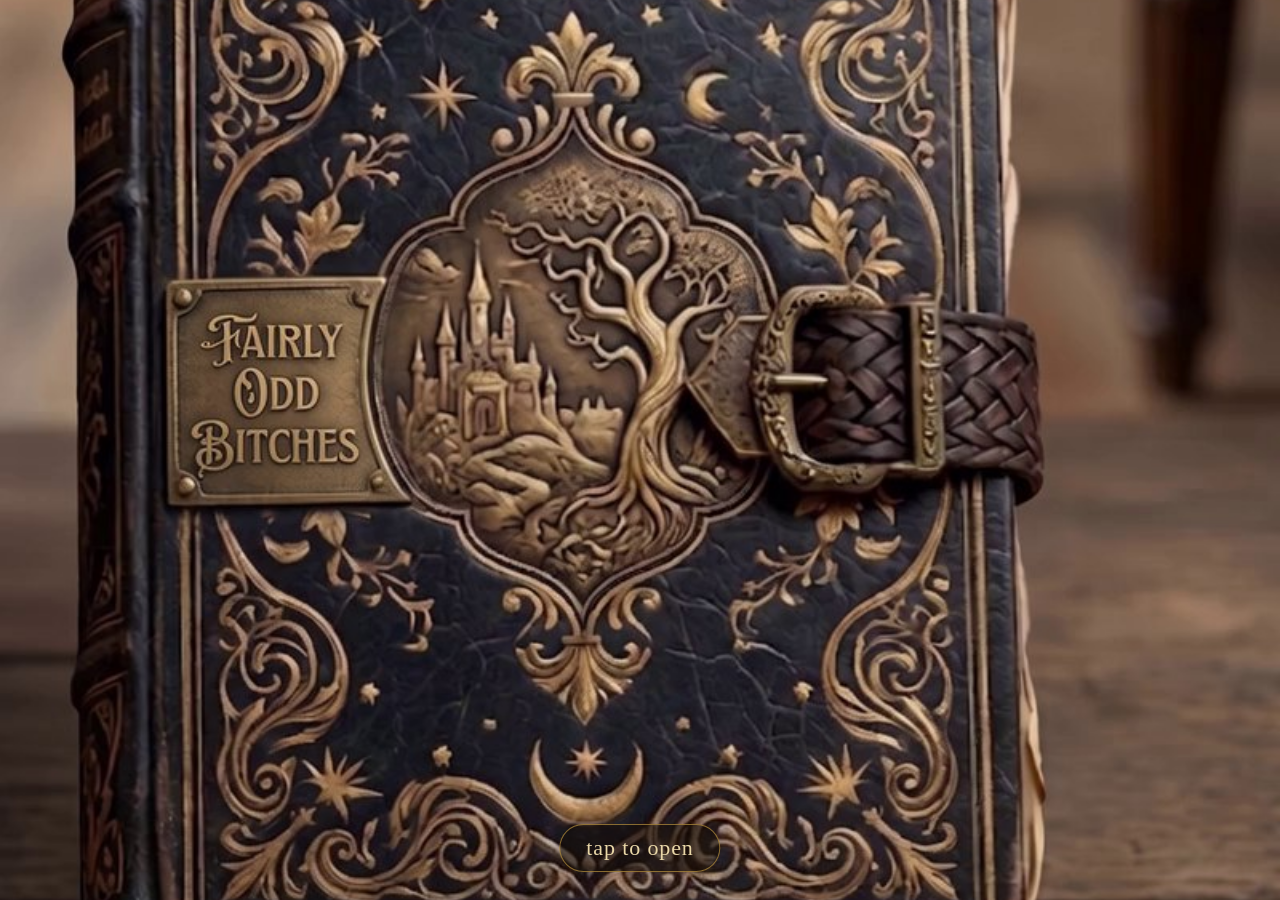
==== docs/index.html @ 3f920a97 "The site lives in docs/, where GitHub Pages serves it from Co-Authored-By: Claude Fable 5.1 <noreply" ====
<!doctype html>
<html lang="en">
<head>
<meta charset="utf-8">
<meta name="viewport" content="width=device-width, initial-scale=1, viewport-fit=cover, user-scalable=no">
<title>Fairly Odd Bitches</title>
<meta name="apple-mobile-web-app-capable" content="yes">
<meta name="apple-mobile-web-app-status-bar-style" content="black-translucent">
<meta name="apple-mobile-web-app-title" content="Fairly Odd">
<meta name="theme-color" content="#1a1410">
<link rel="manifest" href="manifest.webmanifest">
<link rel="apple-touch-icon" href="assets/icon-180.png">
<link rel="stylesheet" href="style.css">
</head>
<body>
  <main id="book" aria-label="Fairly Odd Bitches">
    <!-- the scene: one poster and four clips, stacked; only one is visible -->
    <img id="poster" class="layer" src="assets/cover.jpg" alt="">
    <video id="vOpen" class="layer clip" src="assets/open.mp4" playsinline muted preload="auto"></video>
    <video id="vClose" class="layer clip" src="assets/close.mp4" playsinline muted preload="auto"></video>
    <video id="vTurn" class="layer clip" src="assets/turn.mp4" playsinline muted preload="auto"></video>
    <video id="vTurnRev" class="layer clip" src="assets/turn-rev.mp4" playsinline muted preload="auto"></video>

    <!-- the words on the right-hand page, written in as the page settles -->
    <section id="page" class="page" hidden>
      <p class="folio"><span id="folio"></span></p>
      <h1 id="name"></h1>
      <p id="about" class="about"></p>
      <p id="note" class="note"></p>
      <button id="open" class="open" type="button"><span id="openLabel">Open the thread</span></button>
      <p class="hint" id="hint"></p>
    </section>

    <!-- the cover's one invitation -->
    <button id="lift" class="lift" type="button" aria-label="Open the book"><span>tap to open</span></button>

    <!-- corners: back and forward, always there when the book is open -->
    <button id="back" class="corner back" type="button" aria-label="Previous page" hidden>‹</button>
    <button id="next" class="corner next" type="button" aria-label="Next page" hidden>›</button>
    <button id="edit" class="pen" type="button" aria-label="Edit this page" hidden>✎</button>
  </main>

  <!-- editing a page: her words, and the thread it opens -->
  <dialog id="editor">
    <form method="dialog" id="editForm">
      <h2>This page</h2>
      <label>Name <input id="fName" maxlength="24" autocomplete="off"></label>
      <label>For <input id="fAbout" maxlength="40" autocomplete="off" placeholder="baking, homeschool…"></label>
      <label>A line of yours <textarea id="fNote" rows="2" maxlength="160" placeholder="anything you want written here"></textarea></label>
      <label>The ChatGPT thread <input id="fLink" inputmode="url" autocomplete="off" placeholder="paste the conversation link"></label>
      <p class="how">In ChatGPT: open the conversation, tap its name at the top, Share, then Copy link. Paste it here. Tapping this page opens it in the app.</p>
      <div class="row"><button type="button" id="editCancel">Cancel</button><button type="submit" class="primary">Save</button></div>
    </form>
  </dialog>

  <script src="app.js"></script>
</body>
</html>
---- docs/style.css ----
/* Fairly Odd Bitches — a book, on a phone. The video frame is 800×1136 and
   fills the screen (cover-fit); the words sit on the right-hand page at
   fractions of that frame, which app.js turns into pixels. */
:root {
  --ink: #3a2a1a;
  --ink-soft: #6b5238;
  --gold: #b8923f;
  --paper: #efe4cd;
}
* { box-sizing: border-box; }
html, body { margin: 0; height: 100%; background: #1a1410; overflow: hidden; -webkit-user-select: none; user-select: none; -webkit-touch-callout: none; }
body { font-family: "Snell Roundhand", "Savoye LET", "Bradley Hand", "Segoe Script", cursive; color: var(--ink); }

#book { position: fixed; inset: 0; overflow: hidden; background: #1a1410; }
.layer { position: absolute; left: 0; top: 0; width: 100%; height: 100%; object-fit: cover; object-position: 50% 50%; }
.clip { opacity: 0; pointer-events: none; }
.clip.playing { opacity: 1; }
#poster { transition: opacity 120ms linear; }
#poster.under { opacity: 0; }

/* the words on the page — placed by app.js in px */
.page { position: absolute; pointer-events: none; padding: 0; display: flex; flex-direction: column; gap: 0.35em; }
.page[hidden] { display: none; }
.page .folio { font-family: Georgia, "Times New Roman", serif; font-size: 0.72em; letter-spacing: 0.3em; color: var(--ink-soft); margin: 0 0 0.6em; opacity: 0.8; }
.page h1 { font-size: 2.9em; line-height: 1; margin: 0; font-weight: 400; color: var(--ink); text-shadow: 0 0 1px rgba(58, 42, 26, 0.25); }
.page .about { font-size: 1.6em; margin: 0; color: var(--ink-soft); }
.page .note { font-size: 1.25em; margin: 0.8em 0 0; color: var(--ink); line-height: 1.35; min-height: 1.35em; }
.page .open {
  pointer-events: auto; align-self: flex-start; margin-top: 1.2em;
  font: 400 1.4em "Snell Roundhand", "Bradley Hand", cursive; color: var(--ink);
  background: transparent; border: 0; border-bottom: 1.5px solid var(--gold); padding: 0 0.1em 0.15em;
  opacity: 0; transition: opacity 400ms ease;
}
.page .open.ready { opacity: 1; }
.page .open:active { color: var(--gold); }
.page .hint { font-family: Georgia, serif; font-size: 0.72em; color: var(--ink-soft); margin: 0.4em 0 0; opacity: 0; transition: opacity 400ms ease 200ms; }
.page .hint.ready { opacity: 0.75; }
/* the pen: letters arrive one at a time; the last one carries the nib */
.w { opacity: 0; }
.w.on { opacity: 1; }

.lift {
  position: absolute; left: 50%; bottom: max(28px, env(safe-area-inset-bottom, 28px));
  transform: translateX(-50%);
  font: 400 22px "Snell Roundhand", "Bradley Hand", cursive; color: #e9d7a8;
  background: rgba(20, 14, 8, 0.55); border: 1px solid rgba(184, 146, 63, 0.7); border-radius: 999px;
  padding: 10px 26px; letter-spacing: 0.04em;
  animation: breathe 2.6s ease-in-out infinite;
}
.lift[hidden] { display: none; }
@keyframes breathe { 0%, 100% { box-shadow: 0 0 0 rgba(184, 146, 63, 0); } 50% { box-shadow: 0 0 22px rgba(184, 146, 63, 0.45); } }

.corner {
  position: absolute; bottom: max(14px, env(safe-area-inset-bottom, 14px)); width: 56px; height: 56px;
  font: 400 40px Georgia, serif; line-height: 1; color: rgba(233, 215, 168, 0.85);
  background: rgba(20, 14, 8, 0.35); border: 1px solid rgba(184, 146, 63, 0.4); border-radius: 50%;
}
.corner[hidden] { display: none; }
.corner.back { left: 14px; }
.corner.next { right: 14px; }
.corner:active { background: rgba(184, 146, 63, 0.4); }
.pen {
  position: absolute; top: max(14px, env(safe-area-inset-top, 14px)); right: 14px; width: 44px; height: 44px;
  font-size: 20px; color: rgba(233, 215, 168, 0.85);
  background: rgba(20, 14, 8, 0.35); border: 1px solid rgba(184, 146, 63, 0.4); border-radius: 50%;
}
.pen[hidden] { display: none; }

/* the editor */
dialog#editor { border: 0; border-radius: 14px; padding: 0; width: min(92vw, 420px); background: var(--paper); color: var(--ink); font-family: Georgia, serif; }
dialog#editor::backdrop { background: rgba(0, 0, 0, 0.55); }
#editForm { padding: 18px 18px 14px; display: flex; flex-direction: column; gap: 12px; }
#editForm h2 { margin: 0 0 2px; font: 400 26px "Snell Roundhand", "Bradley Hand", cursive; }
#editForm label { display: flex; flex-direction: column; gap: 4px; font-size: 13px; color: var(--ink-soft); }
#editForm input, #editForm textarea { font: 16px Georgia, serif; padding: 9px 10px; border: 1px solid #c9b58f; border-radius: 8px; background: #fbf6ea; color: var(--ink); }
#editForm .how { font-size: 12px; color: var(--ink-soft); margin: 0; line-height: 1.4; }
#editForm .row { display: flex; justify-content: flex-end; gap: 10px; margin-top: 4px; }
#editForm button { font: 15px Georgia, serif; padding: 9px 16px; border-radius: 999px; border: 1px solid #c9b58f; background: transparent; color: var(--ink); }
#editForm button.primary { background: var(--gold); border-color: var(--gold); color: #fff; }
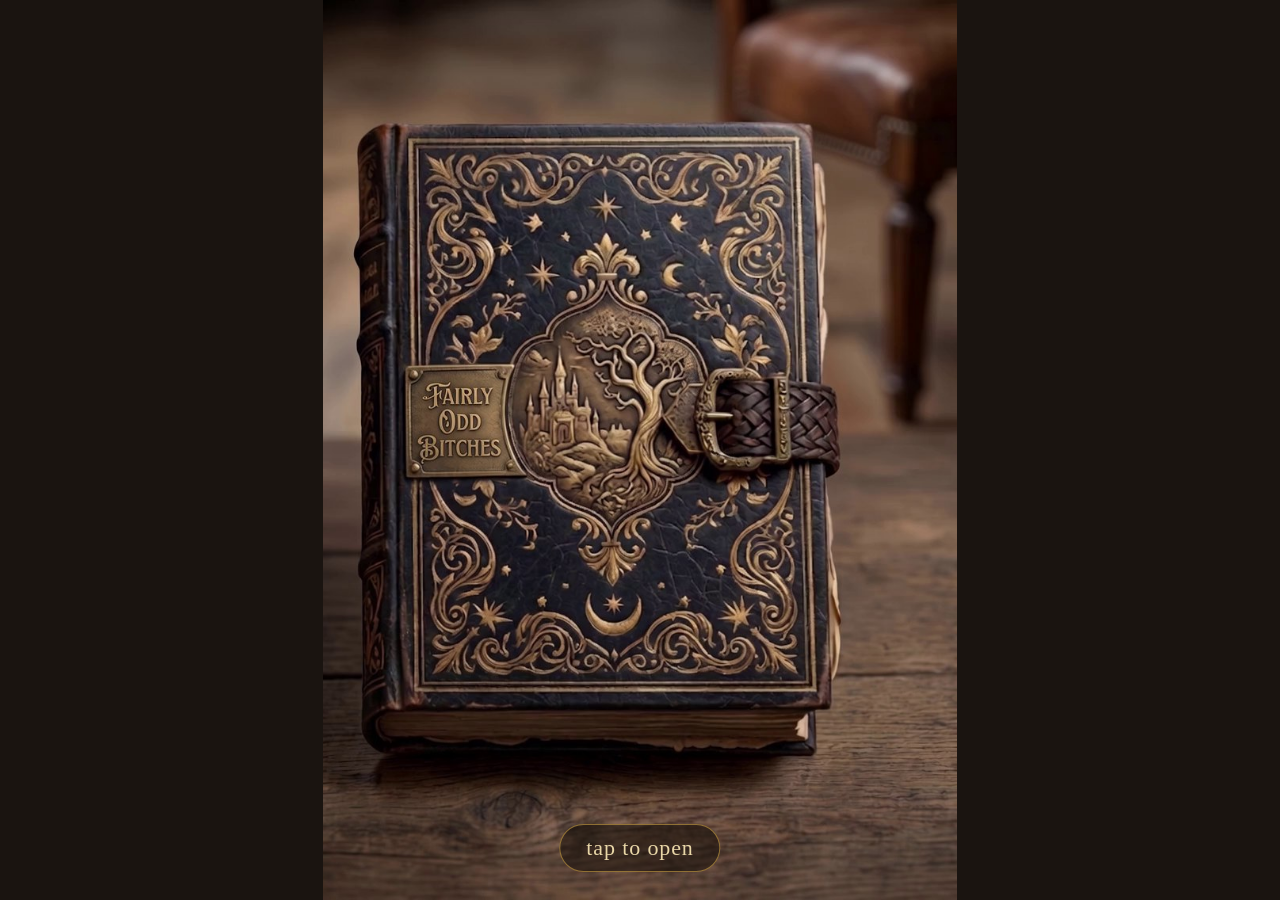
==== commit ae950e97: "Letterbox on a wide window; the live thread's address, not a Share snapshot Co-Authored-By: Claude F" ====
--- a/docs/index.html
+++ b/docs/index.html
@@ -48,7 +48,7 @@
       <label>For <input id="fAbout" maxlength="40" autocomplete="off" placeholder="baking, homeschool…"></label>
       <label>A line of yours <textarea id="fNote" rows="2" maxlength="160" placeholder="anything you want written here"></textarea></label>
       <label>The ChatGPT thread <input id="fLink" inputmode="url" autocomplete="off" placeholder="paste the conversation link"></label>
-      <p class="how">In ChatGPT: open the conversation, tap its name at the top, Share, then Copy link. Paste it here. Tapping this page opens it in the app.</p>
+      <p class="how">The live thread, not a Share snapshot: open chatgpt.com in Safari, open the conversation, and copy the address bar (it has /c/ in it). Paste it here. Tapping this page then opens that thread in the ChatGPT app.</p>
       <div class="row"><button type="button" id="editCancel">Cancel</button><button type="submit" class="primary">Save</button></div>
     </form>
   </dialog>
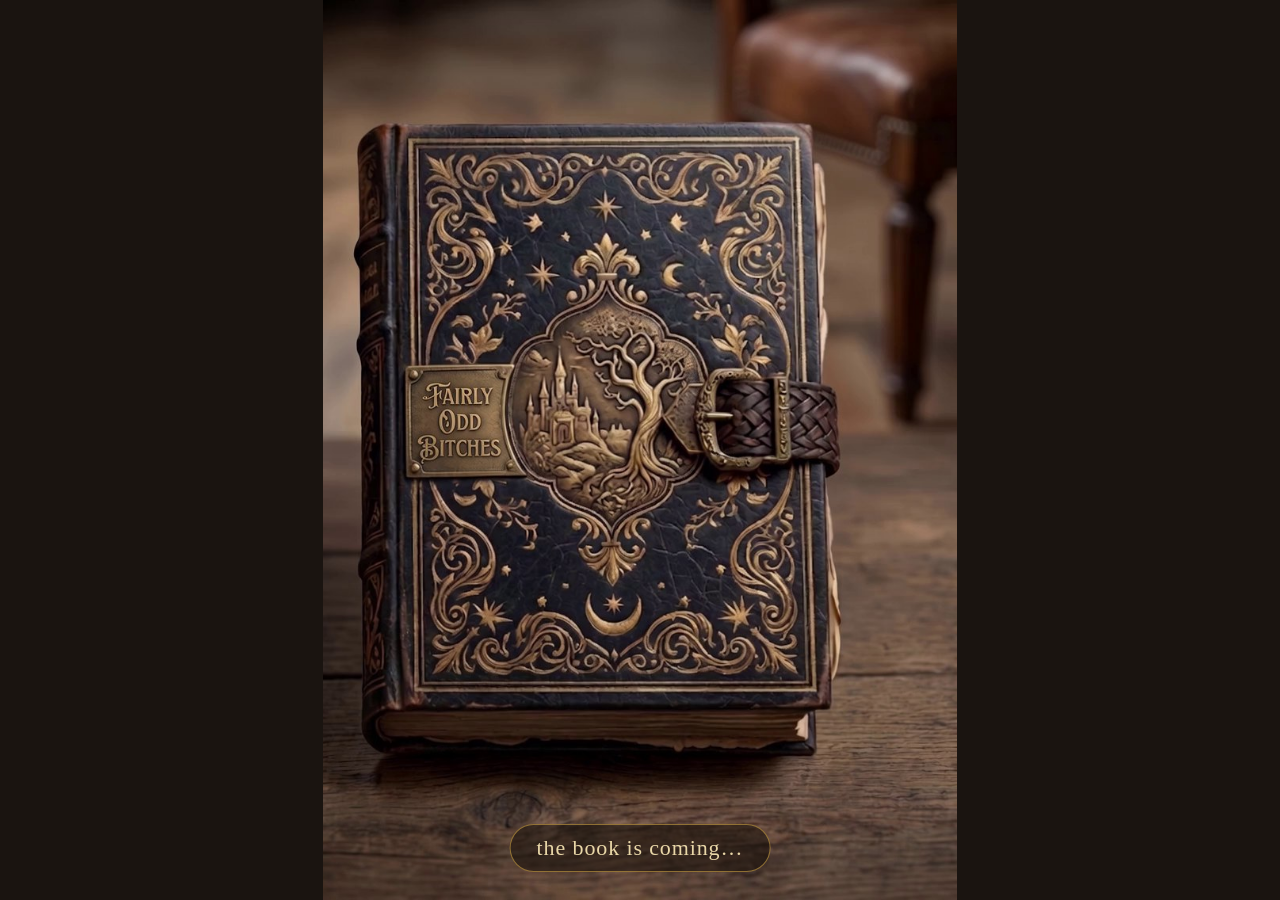
==== commit 768f35a1: "One continuous film with saved rests, a slider to set them, blobs for the player The book plays the " ====
--- a/docs/index.html
+++ b/docs/index.html
@@ -16,10 +16,8 @@
   <main id="book" aria-label="Fairly Odd Bitches">
     <!-- the scene: one poster and four clips, stacked; only one is visible -->
     <img id="poster" class="layer" src="assets/cover.jpg" alt="">
-    <video id="vOpen" class="layer clip" src="assets/open.mp4" playsinline muted preload="auto"></video>
-    <video id="vClose" class="layer clip" src="assets/close.mp4" playsinline muted preload="auto"></video>
-    <video id="vTurn" class="layer clip" src="assets/turn.mp4" playsinline muted preload="auto"></video>
-    <video id="vTurnRev" class="layer clip" src="assets/turn-rev.mp4" playsinline muted preload="auto"></video>
+    <video id="vFwd" class="layer clip" data-src="assets/full.mp4" playsinline muted preload="auto"></video>
+    <video id="vRev" class="layer clip" data-src="assets/full-rev.mp4" playsinline muted preload="auto"></video>
 
     <!-- the words on the right-hand page, written in as the page settles -->
     <section id="page" class="page" hidden>
@@ -32,7 +30,7 @@
     </section>
 
     <!-- the cover's one invitation -->
-    <button id="lift" class="lift" type="button" aria-label="Open the book"><span>tap to open</span></button>
+    <button id="lift" class="lift" type="button" aria-label="Open the book" disabled><span>the book is coming…</span></button>
 
     <!-- corners: back and forward, always there when the book is open -->
     <button id="back" class="corner back" type="button" aria-label="Previous page" hidden>‹</button>
@@ -48,7 +46,7 @@
       <label>For <input id="fAbout" maxlength="40" autocomplete="off" placeholder="baking, homeschool…"></label>
       <label>A line of yours <textarea id="fNote" rows="2" maxlength="160" placeholder="anything you want written here"></textarea></label>
       <label>The ChatGPT thread <input id="fLink" inputmode="url" autocomplete="off" placeholder="paste the conversation link"></label>
-      <p class="how">The live thread, not a Share snapshot: open chatgpt.com in Safari, open the conversation, and copy the address bar (it has /c/ in it). Paste it here. Tapping this page then opens that thread in the ChatGPT app.</p>
+      <p class="how">Not the Share button: that makes a public read-only copy. The living thread's address only shows in a browser: open chatgpt.com in Safari, open the conversation, copy the address bar (it has /c/ in it), paste it here. Tapping this page then opens that thread in the ChatGPT app.</p>
       <div class="row"><button type="button" id="editCancel">Cancel</button><button type="submit" class="primary">Save</button></div>
     </form>
   </dialog>
--- a/docs/style.css
+++ b/docs/style.css
@@ -14,7 +14,7 @@
 #book { position: fixed; inset: 0; overflow: hidden; background: #1a1410; }
 .layer { position: absolute; left: 0; top: 0; width: 100%; height: 100%; object-fit: cover; object-position: 50% 50%; }
 .clip { opacity: 0; pointer-events: none; }
-.clip.playing { opacity: 1; }
+.clip.on { opacity: 1; }
 #poster { transition: opacity 120ms linear; }
 #poster.under { opacity: 0; }
 
@@ -77,3 +77,13 @@
 #editForm .row { display: flex; justify-content: flex-end; gap: 10px; margin-top: 4px; }
 #editForm button { font: 15px Georgia, serif; padding: 9px 16px; border-radius: 999px; border: 1px solid #c9b58f; background: transparent; color: var(--ink); }
 #editForm button.primary { background: var(--gold); border-color: var(--gold); color: #fff; }
+
+/* ?tune: the slider and the rest buttons */
+#tuner { position: fixed; left: 0; right: 0; bottom: 0; z-index: 20; padding: 10px 12px max(10px, env(safe-area-inset-bottom, 10px)); background: rgba(20, 14, 8, 0.88); color: #e9d7a8; font: 13px Georgia, serif; display: flex; flex-direction: column; gap: 8px; }
+#tuner .t-row { display: flex; flex-wrap: wrap; align-items: center; gap: 6px; }
+#tuner input[type=range] { flex: 1; accent-color: #b8923f; }
+#tuner b { min-width: 58px; text-align: right; font-weight: 400; }
+#tuner button { font: 12px Georgia, serif; color: #e9d7a8; background: transparent; border: 1px solid rgba(184, 146, 63, 0.6); border-radius: 999px; padding: 5px 10px; }
+#tuner button.t-hold { display: inline-flex; flex-direction: column; align-items: center; line-height: 1.1; padding: 4px 10px; }
+#tuner button.t-hold em { font-style: normal; font-size: 11px; opacity: 0.8; }
+#tuner textarea { width: 100%; font: 12px monospace; background: rgba(0, 0, 0, 0.35); color: #e9d7a8; border: 1px solid rgba(184, 146, 63, 0.4); border-radius: 6px; padding: 4px 6px; }
